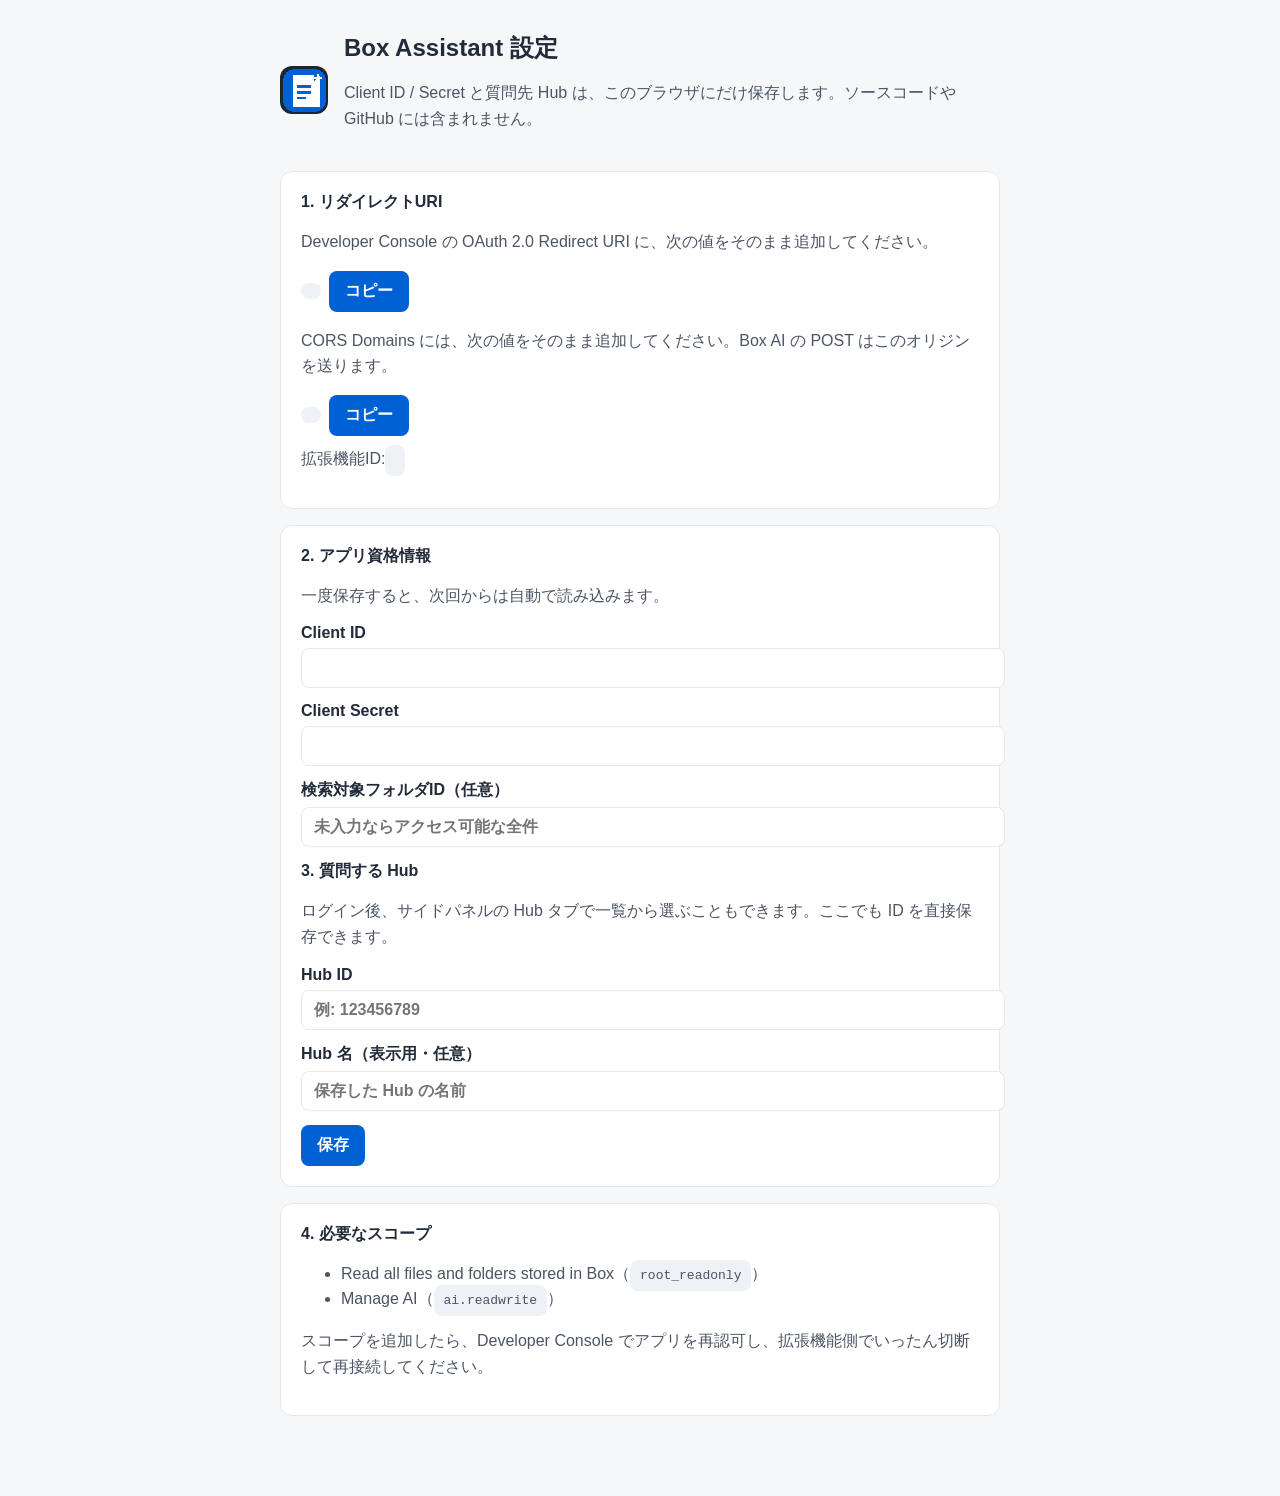
==== src/options/index.html @ 3d0d2325 "Publish a secret-free Box Assistant Chrome extension with user-saved Hub and OAuth settings. Co-auth" ====
<!DOCTYPE html>
<html lang="ja">
  <head>
    <meta charset="UTF-8" />
    <meta name="viewport" content="width=device-width, initial-scale=1" />
    <title>Box Assistant 設定</title>
    <link rel="stylesheet" href="styles.css" />
  </head>
  <body>
    <main class="wrap">
      <header>
        <img src="../../icons/icon48.png" alt="" />
        <div>
          <h1>Box Assistant 設定</h1>
          <p>Client ID / Secret と質問先 Hub は、このブラウザにだけ保存します。ソースコードや GitHub には含まれません。</p>
        </div>
      </header>

      <section class="card">
        <h2>1. リダイレクトURI</h2>
        <p>Developer Console の OAuth 2.0 Redirect URI に、次の値をそのまま追加してください。</p>
        <div class="copy-row">
          <code id="redirect-uri"></code>
          <button id="copy-redirect" type="button">コピー</button>
        </div>
        <p>CORS Domains には、次の値をそのまま追加してください。Box AI の POST はこのオリジンを送ります。</p>
        <div class="copy-row">
          <code id="cors-origin"></code>
          <button id="copy-cors" type="button">コピー</button>
        </div>
        <p class="note">拡張機能ID: <code id="extension-id"></code></p>
      </section>

      <form id="settings-form" class="card">
        <h2>2. アプリ資格情報</h2>
        <p>一度保存すると、次回からは自動で読み込みます。</p>
        <label>
          Client ID
          <input id="client-id" name="clientId" autocomplete="off" required />
        </label>
        <label>
          Client Secret
          <input id="client-secret" name="clientSecret" type="password" autocomplete="off" required />
        </label>
        <label>
          検索対象フォルダID（任意）
          <input id="ancestor-folder-id" name="ancestorFolderId" placeholder="未入力ならアクセス可能な全件" />
        </label>
        <h2>3. 質問する Hub</h2>
        <p>ログイン後、サイドパネルの Hub タブで一覧から選ぶこともできます。ここでも ID を直接保存できます。</p>
        <label>
          Hub ID
          <input id="hub-id" name="hubId" placeholder="例: 123456789" />
        </label>
        <label>
          Hub 名（表示用・任意）
          <input id="hub-title" name="hubTitle" placeholder="保存した Hub の名前" />
        </label>
        <button type="submit">保存</button>
        <p id="save-status" class="status" hidden>保存しました。次回からこの値を使います。</p>
      </form>

      <section class="card">
        <h2>4. 必要なスコープ</h2>
        <ul>
          <li>Read all files and folders stored in Box（<code>root_readonly</code>）</li>
          <li>Manage AI（<code>ai.readwrite</code>）</li>
        </ul>
        <p>スコープを追加したら、Developer Console でアプリを再認可し、拡張機能側でいったん切断して再接続してください。</p>
      </section>
    </main>
    <script type="module" src="options.js"></script>
  </body>
</html>
---- src/options/styles.css ----
:root {
  --box-blue: #0061d5;
  --navy: #1a2733;
  --line: #e6e8ee;
}

body {
  margin: 0;
  background: #f6f7f9;
  color: #222b3a;
  font-family: "Segoe UI", "Hiragino Kaku Gothic ProN", Meiryo, sans-serif;
}

.wrap {
  max-width: 720px;
  margin: 0 auto;
  padding: 32px 20px 64px;
}

header {
  display: flex;
  gap: 16px;
  align-items: center;
  margin-bottom: 24px;
}

header img {
  width: 48px;
  height: 48px;
  border-radius: 12px;
}

h1 {
  margin: 0 0 4px;
  font-size: 24px;
}

h2 {
  margin: 0 0 10px;
  font-size: 16px;
}

header p,
.card p,
li {
  color: #4b5565;
  line-height: 1.6;
}

.card {
  background: #fff;
  border: 1px solid var(--line);
  border-radius: 12px;
  padding: 20px;
  margin-bottom: 16px;
}

label {
  display: block;
  font-weight: 700;
  margin-bottom: 14px;
}

input {
  display: block;
  width: 100%;
  margin-top: 6px;
  padding: 10px 12px;
  border: 1px solid var(--line);
  border-radius: 8px;
  font: inherit;
}

button {
  background: var(--box-blue);
  color: #fff;
  border: 0;
  border-radius: 8px;
  padding: 10px 16px;
  font: inherit;
  font-weight: 700;
  cursor: pointer;
}

.copy-row {
  display: flex;
  gap: 8px;
  align-items: center;
}

.copy-row code,
.note code,
.card code {
  background: #eef2f6;
  padding: 8px 10px;
  border-radius: 8px;
  word-break: break-all;
  font-size: 13px;
}

.copy-row button {
  flex: none;
}

.note {
  margin-top: 10px;
}

.status {
  color: #1f8a4c;
  font-weight: 700;
}
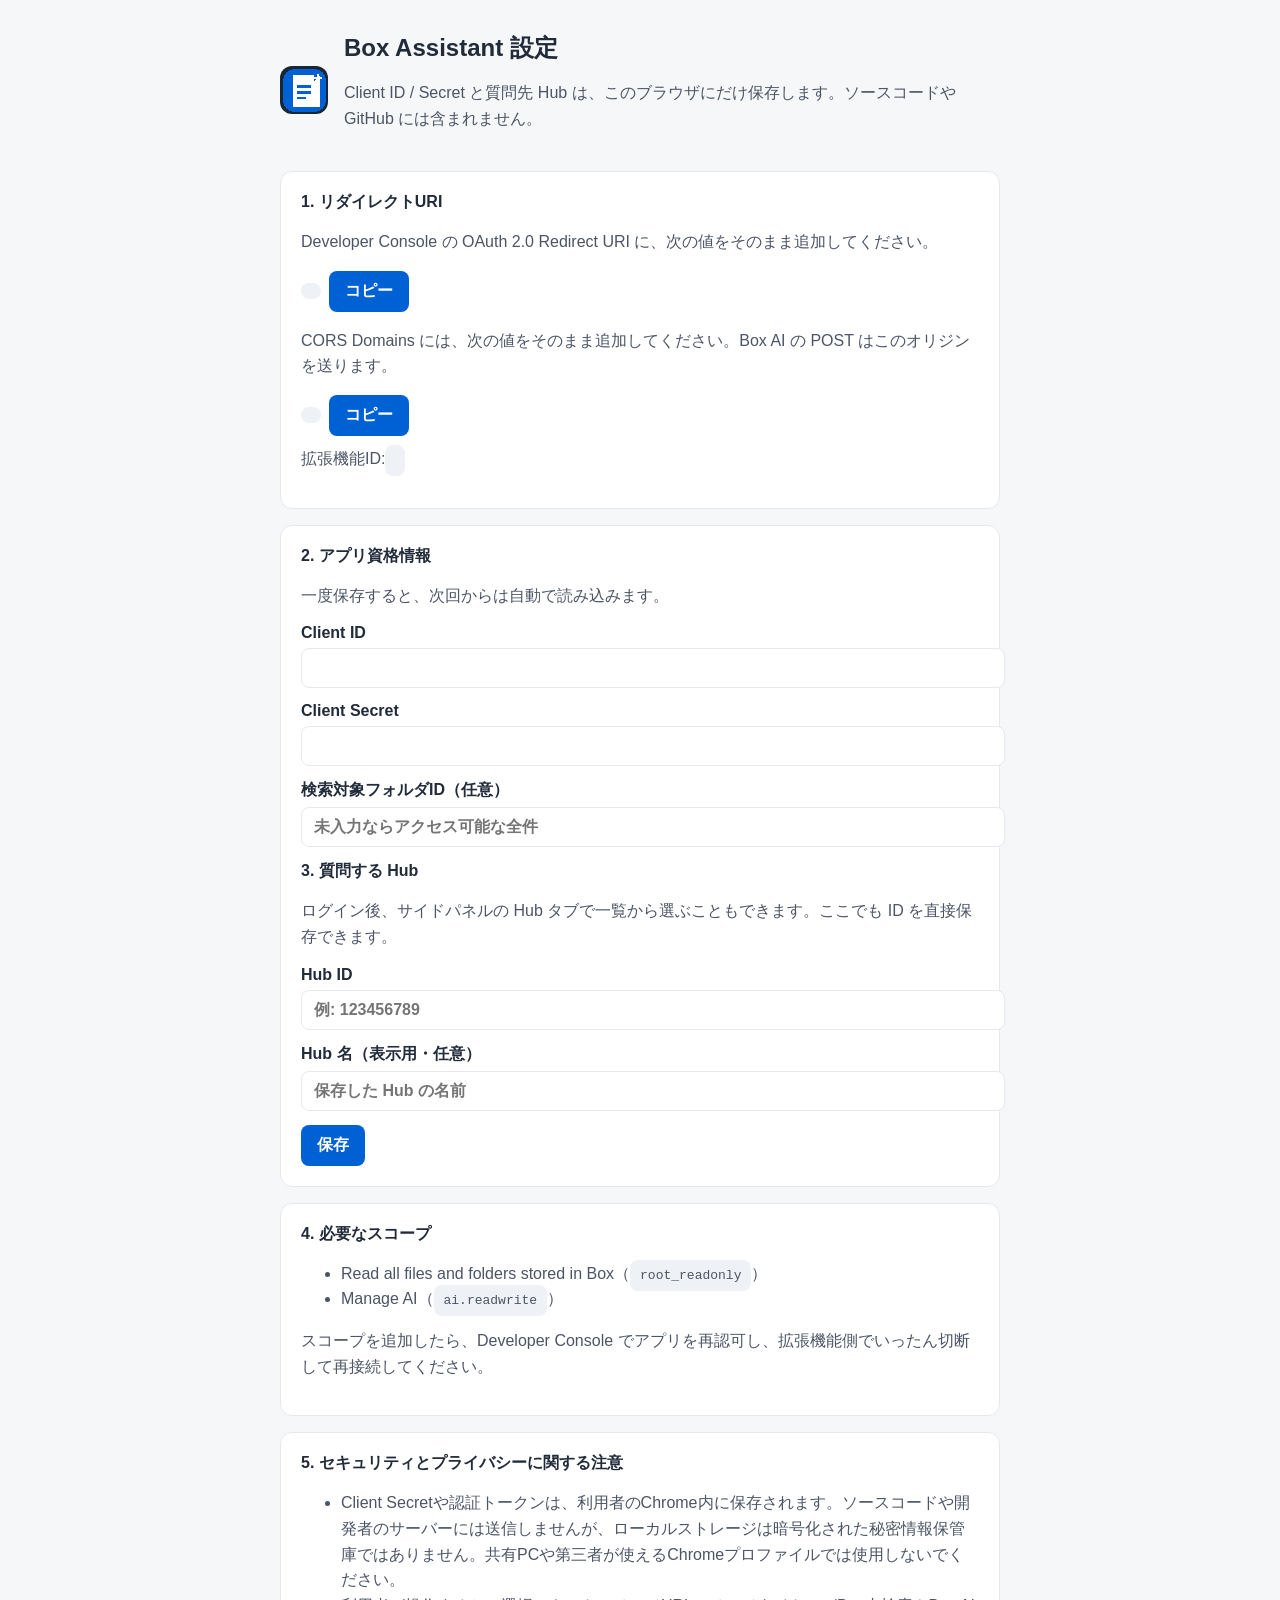
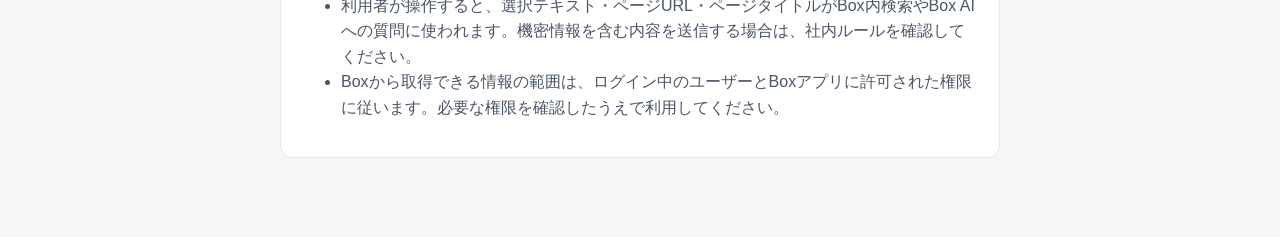
==== commit fd096319: "Add security and privacy notices so users know where secrets and page context go. Co-authored-by: Cu" ====
--- a/src/options/index.html
+++ b/src/options/index.html
@@ -68,6 +68,15 @@
         </ul>
         <p>スコープを追加したら、Developer Console でアプリを再認可し、拡張機能側でいったん切断して再接続してください。</p>
       </section>
+
+      <section class="card">
+        <h2>5. セキュリティとプライバシーに関する注意</h2>
+        <ul>
+          <li>Client Secretや認証トークンは、利用者のChrome内に保存されます。ソースコードや開発者のサーバーには送信しませんが、ローカルストレージは暗号化された秘密情報保管庫ではありません。共有PCや第三者が使えるChromeプロファイルでは使用しないでください。</li>
+          <li>利用者が操作すると、選択テキスト・ページURL・ページタイトルがBox内検索やBox AIへの質問に使われます。機密情報を含む内容を送信する場合は、社内ルールを確認してください。</li>
+          <li>Boxから取得できる情報の範囲は、ログイン中のユーザーとBoxアプリに許可された権限に従います。必要な権限を確認したうえで利用してください。</li>
+        </ul>
+      </section>
     </main>
     <script type="module" src="options.js"></script>
   </body>
